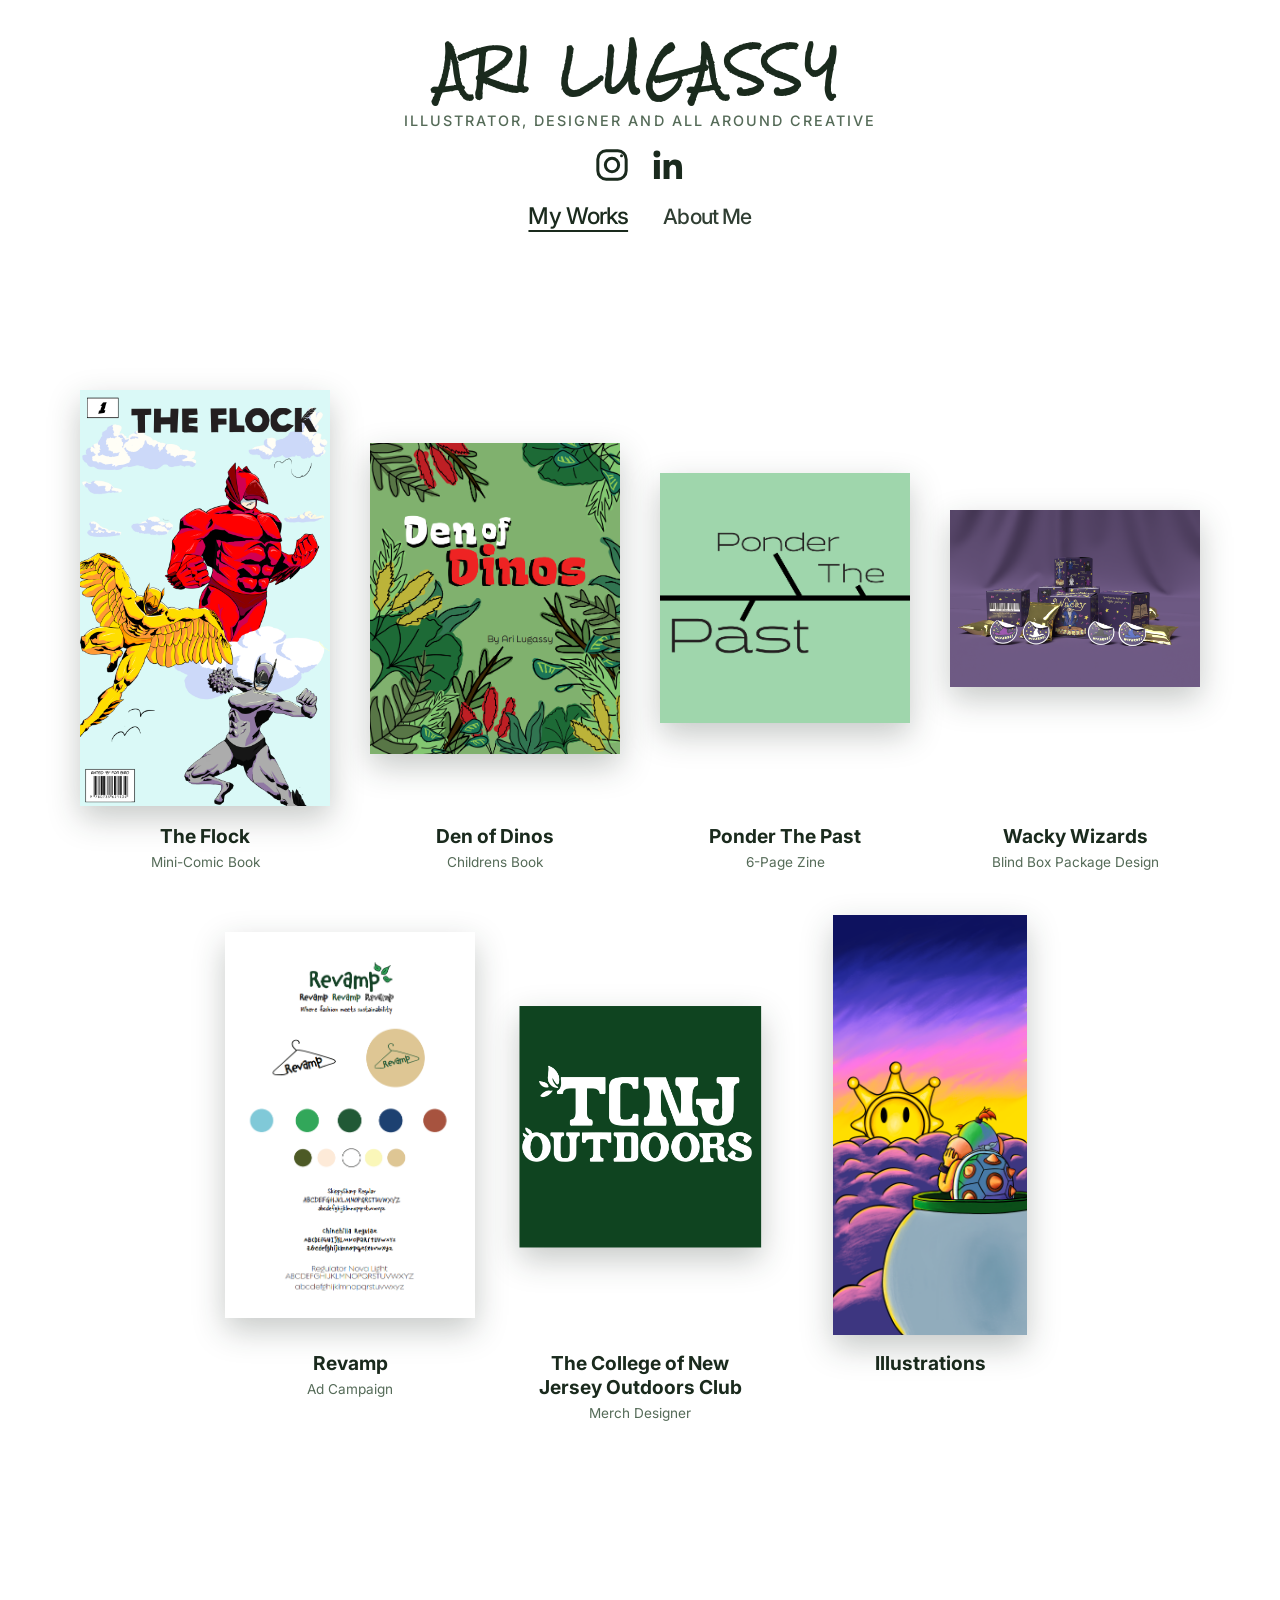
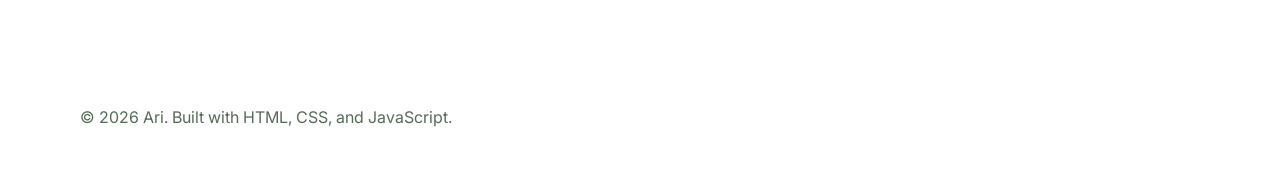
==== index.html @ 33f7a7a1 "initial" ====
<!DOCTYPE html>
<html lang="en">
<head>
  <meta charset="UTF-8" />
  <meta name="viewport" content="width=device-width, initial-scale=1.0" />
  <title>Ari Lugassy | Portfolio</title>
  <link rel="preconnect" href="https://fonts.googleapis.com">
  <link rel="preconnect" href="https://fonts.gstatic.com" crossorigin>
  <link href="https://fonts.googleapis.com/css2?family=Cormorant+Garamond:wght@500;600;700&family=Inter:wght@400;500;600;700&family=Cormorant+Infant:wght@400;500;600;700&family=Rock+Salt&display=swap" rel="stylesheet">
  <link rel="stylesheet" href="styles.css?v=2" />
</head>
<body>
  <main>
    <section class="hero" id="home">
      <div class="container hero-content">
        <h1 class="hero-heading">ARI LUGASSY</h1>
        <p class="hero-subtitle">Illustrator, Designer and All Around Creative</p>
        <div class="social-icons" aria-label="Social media">
          <span role="img" aria-label="Instagram">
            <svg viewBox="0 0 24 24" aria-hidden="true">
              <rect x="3.5" y="3.5" width="17" height="17" rx="5" />
              <circle cx="12" cy="12" r="4" />
              <circle cx="17.7" cy="6.5" r="0.9" class="social-icon-dot" />
            </svg>
          </span>
          <a href="https://www.linkedin.com/in/ari-lugassy-a45363339/" target="_blank" rel="noopener noreferrer" aria-label="LinkedIn">
            <svg viewBox="0 0 24 24" aria-hidden="true">
              <path d="M20.45 20.45h-3.55v-5.57c0-1.33-.03-3.04-1.85-3.04-1.85 0-2.14 1.44-2.14 2.94v5.67H9.36V9h3.41v1.56h.05c.47-.9 1.63-1.85 3.36-1.85 3.59 0 4.25 2.36 4.25 5.44v6.3zM5.34 7.43a2.06 2.06 0 1 1 0-4.12 2.06 2.06 0 0 1 0 4.12zM3.56 9h3.56v11.45H3.56z" />
            </svg>
          </a>
        </div>
        <div class="nav-labels" aria-label="Portfolio sections">
          <a href="#works" class="works-label is-active">My Works</a>
          <a href="about.html" class="about-label">About Me</a>
        </div>
      </div>
    </section>

    <section class="section section-alt" id="works">
      <div class="container">
        <div class="works-grid">
          <article class="work-slot" data-project="0">
            <button class="work-preview work-preview-flock" type="button" aria-label="Open project gallery for The Flock">
              <img src="Works/The Flock/FlockCoverImage.png" alt="The Flock cover preview" />
            </button>
            <div class="work-info">
              <h3>The Flock</h3>
              <p class="work-subtitle">Mini-Comic Book</p>
            </div>
          </article>
          <article class="work-slot" data-project="1">
            <button class="work-preview" type="button" aria-label="Open project gallery for Den of Dinos">
              <img src="Works/Den Of Dinos/DenOfDinosCoverImg.png" alt="Den of Dinos cover artwork" />
            </button>
            <div class="work-info">
              <h3>Den of Dinos</h3>
              <p class="work-subtitle">Childrens Book</p>
            </div>
          </article>
          <article class="work-slot" data-project="2">
            <button class="work-preview" type="button" aria-label="Open project gallery for Ponder The Past">
              <img src="Works/PonderThePast/PonderThePast-CoverImg.png" alt="Ponder The Past cover" />
            </button>
            <div class="work-info">
              <h3>Ponder The Past</h3>
              <p class="work-subtitle">6-Page Zine</p>
            </div>
          </article>
          <article class="work-slot" data-project="3">
            <button class="work-preview" type="button" aria-label="Open project gallery for Wacky Wizards">
              <img src="Works/WackyWizards/Box-ModelHIgh.png" alt="Wacky Wizards cover" />
            </button>
            <div class="work-info">
              <h3>Wacky Wizards</h3>
              <p class="work-subtitle">Blind Box Package Design</p>
            </div>
          </article>
          <article class="work-slot" data-project="4">
            <button class="work-preview" type="button" aria-label="Open project gallery for Revamp">
              <img src="Works/Revamp/RevampCoverimg.png" alt="Revamp cover" />
            </button>
            <div class="work-info">
              <h3>Revamp</h3>
              <p class="work-subtitle">Ad Campaign</p>
            </div>
          </article>
          <article class="work-slot" data-project="5">
            <button class="work-preview" type="button" aria-label="Open project gallery for The College of New Jersey Outdoors Club">
              <img src="Works/OutdoorsClub/tcnjoutdoors_green.png" alt="The College of New Jersey Outdoors Club cover" />
            </button>
            <div class="work-info">
              <h3>The College of New Jersey Outdoors Club</h3>
              <p class="work-subtitle">Merch Designer</p>
            </div>
          </article>
          <article class="work-slot" data-project="6">
            <button class="work-preview" type="button" aria-label="Open project gallery for Illustrations">
              <img src="Works/Illustrations/BowserJunior_Wallpeper.png" alt="Illustrations project cover" />
            </button>
            <div class="work-info">
              <h3>Illustrations</h3>
            </div>
          </article>
        </div>
      </div>
    </section>
  </main>

  <footer class="site-footer">
    <div class="container">
      <p>© 2026 Ari. Built with HTML, CSS, and JavaScript.</p>
    </div>
  </footer>

  <script src="script.js?v=3"></script>
</body>
</html>
---- styles.css ----
:root {
  color-scheme: light;
  --bg: #ffffff;
  --surface: #f7faf8;
  --surface-alt: #edf3ee;
  --text: #1a2a1d;
  --muted: #556b58;
  --accent: #2cba70;
  --accent-2: #1e8f51;
  --border: rgba(0, 0, 0, 0.08);
}

* {
  box-sizing: border-box;
}

html,
body {
  margin: 0;
  min-height: 100%;
  font-family: Inter, system-ui, -apple-system, BlinkMacSystemFont, "Segoe UI", sans-serif;
  background: #ffffff;
  color: var(--text);
}

img,
svg {
  max-width: 100%;
}

button,
a {
  font: inherit;
}

a {
  color: var(--accent);
  text-decoration: none;
}

.container {
  width: min(1120px, calc(100% - 2rem));
  margin: 0 auto;
}

.hero {
  padding: 3.2rem 0 4.5rem;
}

.hero-content {
  max-width: 1000px;
  margin: 0 auto;
  text-align: center;
}

.nav-labels {
  display: flex;
  justify-content: center;
  align-items: center;
  gap: 2.2rem;
  margin-top: 1.25rem;
}

.hero-subtitle {
  margin: 1.15rem auto 0;
  font-size: 0.9rem;
  line-height: 1.5;
  letter-spacing: 0.14em;
  text-transform: uppercase;
  color: var(--muted);
  font-weight: 500;
}

.social-icons {
  display: flex;
  justify-content: center;
  align-items: center;
  gap: 1rem;
  margin-top: 0.85rem;
  color: var(--text);
}

.social-icons span,
.social-icons a {
  display: inline-flex;
  color: inherit;
  text-decoration: none;
  transition: transform 0.25s ease, opacity 0.25s ease, color 0.25s ease, filter 0.25s ease;
}

.social-icons a:hover {
  opacity: 1;
  color: var(--accent-2);
  filter: drop-shadow(0 0 14px rgba(44, 186, 112, 0.55));
  transform: scale(1.04);
}

.social-icons svg {
  display: block;
  width: 2.5rem;
  height: 2.5rem;
}

.social-icons span:first-child svg,
.social-icons a:first-child svg {
  fill: none;
  stroke: currentColor;
  stroke-width: 1.8;
}

.social-icons .social-icon-dot {
  fill: currentColor;
  stroke: none;
}

.social-icons span:last-child svg,
.social-icons a:last-child svg {
  fill: currentColor;
}

h1 {
  font-size: clamp(2.6rem, 3.5vw, 4.5rem);
  line-height: 0.98;
  font-family: "Cormorant Infant", Georgia, serif;
  letter-spacing: 0.01em;
  text-transform: uppercase;
}

.nav-labels a {
  font-size: clamp(1rem, 1.65vw, 1.55rem);
  line-height: 1;
  letter-spacing: -0.04em;
  font-weight: 500;
  color: var(--text);
  text-decoration: none;
  transition: transform 0.25s ease, text-decoration-color 0.25s ease, font-size 0.25s ease, opacity 0.25s ease, color 0.25s ease, text-shadow 0.25s ease;
  opacity: 0.9;
}

.nav-labels a.is-active {
  text-decoration: underline;
  text-decoration-thickness: 1.5px;
  text-underline-offset: 0.28em;
  font-size: clamp(1.05rem, 1.8vw, 1.65rem);
  opacity: 1;
}

.nav-labels a:hover {
  opacity: 1;
  color: var(--accent-2);
  text-shadow: 0 0 14px rgba(44, 186, 112, 0.55);
  transform: scale(1.04);
}

.nav-labels a.about-label:hover {
  font-size: clamp(1.05rem, 1.8vw, 1.65rem);
}

.about-placeholder {
  min-height: 0;
}

.eyebrow {
  text-transform: uppercase;
  letter-spacing: 0.24em;
  color: var(--accent);
  font-size: 0.78rem;
  margin-bottom: 1rem;
}

h1,
h2,
h3 {
  margin: 0;
}

h1 {
  font-size: clamp(2.6rem, 3.5vw, 4.5rem);
  line-height: 0.98;
}

h1 span {
  color: var(--accent);
}

p {
  color: var(--muted);
  line-height: 1.75;
}

.button {
  display: inline-flex;
  align-items: center;
  justify-content: center;
  padding: 0.95rem 1.55rem;
  border-radius: 999px;
  background: linear-gradient(135deg, var(--accent), var(--accent-2));
  color: #ffffff;
  font-weight: 700;
  border: none;
  box-shadow: 0 18px 40px rgba(44, 186, 112, 0.18);
  margin-top: 1.75rem;
}


.button-secondary {
  background: rgba(255, 255, 255, 0.06);
  color: var(--text);
  border: 1px solid rgba(255, 255, 255, 0.08);
}

.section {
  padding: 5.5rem 0 4.5rem;
}

.section-alt {
  background: #ffffff;
}

.section-header {
  max-width: 720px;
  margin-bottom: 1.4rem;
}

.cards,
.project-list {
  display: grid;
  gap: 1.5rem;
}

.card,
.project-card {
  padding: 1.75rem;
  border: 1px solid var(--border);
  border-radius: 24px;
  background: rgba(255, 255, 255, 0.03);
}

.card h3,
.project-card h3 {
  margin-bottom: 0.95rem;
}

.works-grid {
  display: grid;
  grid-template-columns: repeat(4, minmax(0, 1fr));
  gap: 2.5rem;
}

@media (min-width: 1151px) {
  .works-grid {
    display: flex;
    flex-wrap: wrap;
    justify-content: center;
  }

  .works-grid > .work-slot {
    flex: 0 1 calc((100% - 7.5rem) / 4);
  }
}

@media (max-width: 1150px) {
  .works-grid {
    grid-template-columns: repeat(2, minmax(0, 1fr));
  }
}

@media (max-width: 720px) {
  .works-grid {
    grid-template-columns: minmax(0, 1fr);
    width: min(100%, 560px);
    margin-inline: auto;
    justify-items: center;
  }
}

.work-slot,
.work-slot * {
  box-shadow: none !important;
  text-shadow: none !important;
  filter: none !important;
}

.work-slot {
  min-width: 0;
  background: transparent !important;
  border: none !important;
  border-radius: 0 !important;
  overflow: visible;
  transition: transform 0.25s ease;
  box-shadow: none !important;
  transform: none !important;
}

.work-slot:hover {
  transform: scale(1.02) !important;
  border-color: var(--border) !important;
}

.work-preview {
  aspect-ratio: 16 / 10;
  background: transparent;
  display: flex;
  align-items: center;
  justify-content: center;
  border: none;
  border-bottom: none;
  outline: none;
  appearance: none;
  -webkit-appearance: none;
  position: relative;
  padding: 0;
  transition: transform 0.25s ease, box-shadow 0.25s ease;
  transform-origin: center;
}

.work-slot:hover .work-preview {
  transform: scale(1.02);
}

.slot-placeholder {
  font-size: 0.9rem;
  font-weight: 500;
  color: var(--muted);
}

.work-slot-placeholder {
  cursor: default;
}

.work-slot-placeholder:hover {
  transform: none !important;
}

.placeholder-preview,
.work-slot-placeholder:hover .work-preview {
  transform: none !important;
}

.placeholder-preview {
  border: 1px dashed rgba(26, 42, 29, 0.2);
  background: var(--surface);
  color: var(--muted);
  font-size: 0.9rem;
}

.work-info {
  padding: 1rem 0.5rem 0;
  text-align: center;
}

.work-info h3 {
  margin: 0;
  font-size: 1.2rem;
}

.work-info p {
  display: none;
  margin: 0;
  font-size: 0.95rem;
  color: var(--muted);
}

.work-info .work-subtitle {
  display: block;
  margin-top: 0.2rem;
  font-size: 0.85rem;
}

.hero-heading {
  font-family: 'Rock Salt', cursive;
  font-weight: 600;
  letter-spacing: 0.12em;
  font-size: clamp(1.75rem, 4vw, 2.75rem);
  margin: 0;
  line-height: 0.92;
  color: var(--text);
  white-space: nowrap;
}

.contact-section {
  display: flex;
  align-items: flex-start;
  justify-content: space-between;
  gap: 2rem;
}

.site-footer {
  margin-top: 10rem;
  padding: 1.75rem 0;
  border-top: 1px solid rgba(255, 255, 255, 0.04);
}

.project-page {
  min-height: 100vh;
  background: #ffffff;
}

.project-page .hero {
  padding: 2rem 0 2.5rem;
}

.project-page .hero-heading {
  font-size: 2.5rem;
}

.project-page .hero-subtitle {
  margin-top: 0.65rem;
  font-size: 0.68rem;
}

.project-page .nav-labels {
  gap: 1.75rem;
  margin-top: 1.25rem;
}

.project-page .nav-labels a,
.project-page .nav-labels a.is-active,
.project-page .nav-labels a.about-label:hover {
  font-size: 1.15rem;
}

.project-shell {
  min-height: 100vh;
  display: flex;
  align-items: flex-start;
  justify-content: center;
  padding: 0 1rem 2rem;
  background: #ffffff;
}

.project-window {
  width: min(100%, 1500px);
  margin: 0 auto;
  background: #ffffff;
}

.project-caption {
  color: var(--accent);
  font-size: 0.72rem;
  font-weight: 700;
  letter-spacing: 0.18em;
  text-transform: uppercase;
}

.project-info {
  width: 100%;
  margin-top: 0;
  margin-bottom: 1.5rem;
  text-align: center;
}

.project-kicker {
  margin: 0 0 0.7rem;
  color: var(--accent);
  font-size: 0.72rem;
  font-weight: 700;
  letter-spacing: 0.18em;
  text-transform: uppercase;
}

.project-info h1 {
  margin: 0 auto 0.7rem auto;
  font-size: clamp(2.35rem, 5vw, 4.1rem);
  line-height: 0.96;
  letter-spacing: -0.04em;
  text-align: center;
}

.project-info p {
  margin: 0 auto;
  color: var(--muted);
  font-size: 0.95rem;
  line-height: 1.7;
  letter-spacing: 0.04em;
  text-transform: none;
  text-align: center;
}

.project-info .project-team-credit {
  margin-top: 0.4rem;
  font-size: 0.9rem;
}

.project-subtext {
  margin: 0.75rem auto 1.4rem auto;
  color: var(--muted);
  font-size: 1rem;
  line-height: 1.7;
  letter-spacing: 0.02em;
  text-align: center;
  max-width: 760px;
}

.gallery-panel,
.gallery-panel * {
  box-shadow: none !important;
  text-shadow: none !important;
  filter: none !important;
}

.gallery-panel {
  position: relative;
  z-index: 1;
  width: min(100%, 1500px);
  margin: 0 auto;
  display: flex !important;
  flex-direction: column !important;
  align-items: flex-start;
  gap: 1rem;
  background: transparent !important;
  background-color: transparent !important;
  background-image: none !important;
  border-radius: 0;
  padding: 0 0 1.5rem;
  box-shadow: none !important;
  border: none;
  transform: none !important;
}

.project-image-list {
  display: grid;
  gap: 1.1rem;
  width: 100%;
}

.project-image-list-two-column {
  grid-template-columns: repeat(2, minmax(0, 1fr));
}

@media (max-width: 720px) {
  .project-image-list-two-column {
    grid-template-columns: 1fr;
  }
}

.project-image-card {
  margin: 0;
  overflow: hidden;
  border-radius: 20px;
  border: none;
  background: #f8faf8;
  box-shadow: 0 18px 40px rgba(17, 28, 20, 0.04);
}

.project-embed-card {
  background: linear-gradient(180deg, rgba(246, 249, 247, 0.9), rgba(255, 255, 255, 1));
  border: 1px solid rgba(0, 0, 0, 0.06);
}

.project-image-card iframe {
  display: block;
  width: 100%;
  height: 760px;
  border: 0;
  background: #ffffff;
}

.project-embed-large iframe {
  height: 760px;
}

.project-image-card img {
  display: block;
  width: 100%;
  max-height: 72vh;
  object-fit: contain;
  background: #ffffff;
  cursor: zoom-in;
}

.project-image-card img:focus-visible {
  outline: 3px solid var(--accent-2);
  outline-offset: 3px;
}

.project-lightbox {
  position: fixed;
  width: min(92vw, 1300px);
  max-width: none;
  max-height: 92vh;
  padding: 3.5rem 1rem 1rem;
  overflow: visible;
  border: 0;
  background: transparent;
}

.project-lightbox::backdrop {
  background: rgba(12, 17, 14, 0.82);
}

.project-lightbox img {
  display: block;
  width: auto;
  height: auto;
  max-width: 100%;
  max-height: calc(92vh - 4.5rem);
  margin: auto;
  object-fit: contain;
  box-shadow: 0 20px 60px rgba(0, 0, 0, 0.35);
}

.project-lightbox-close {
  position: absolute;
  top: 0.5rem;
  right: 0.5rem;
  display: inline-flex;
  align-items: center;
  justify-content: center;
  width: 44px;
  height: 44px;
  padding: 0;
  border: 1px solid rgba(255, 255, 255, 0.55);
  border-radius: 4px;
  color: #ffffff;
  background: rgba(0, 0, 0, 0.25);
  font-size: 1.6rem;
  cursor: pointer;
}

.project-lightbox-close:focus-visible {
  outline: 2px solid #ffffff;
  outline-offset: 3px;
}

.project-image-card-compact {
  width: min(100%, 560px);
  margin-inline: auto;
  border: 1px solid rgba(26, 42, 29, 0.18);
  box-shadow: 0 10px 28px rgba(0, 0, 0, 0.3) !important;
}

.project-image-card-compact img {
  max-height: 50vh;
}

.project-image-section {
  grid-column: 1 / -1;
  width: 100%;
  margin-top: 4rem;
}

.project-image-section h2 {
  margin: 0 0 1.75rem;
  text-align: center;
  font-family: "Cormorant Garamond", Georgia, serif;
  font-size: 2rem;
}

.project-poster-grid {
  display: grid;
  grid-template-columns: repeat(3, minmax(0, 1fr));
  align-items: start;
  gap: clamp(0.35rem, 1.5vw, 1.5rem);
}

.poster-carousel-controls {
  display: none;
}

.project-poster-card {
  overflow: visible;
  border: 0;
  border-radius: 0;
  background: transparent;
}

.project-poster-card img {
  width: 100%;
  height: auto;
  max-height: none;
  object-fit: contain;
}

.project-image-section-always-carousel .poster-carousel {
  position: relative;
  width: min(100%, 560px, 72vh);
  aspect-ratio: 1;
  margin-inline: auto;
  overflow: hidden;
  touch-action: pan-y;
  box-shadow: 0 12px 26px rgba(17, 28, 20, 0.24) !important;
}

.project-image-section-always-carousel {
  display: grid;
  grid-template-columns: repeat(3, minmax(0, 1fr));
  align-items: start;
  column-gap: clamp(1rem, 4vw, 3rem);
}

.project-image-section-always-carousel > h2 {
  grid-column: 1 / -1;
}

.instagram-carousel-column {
  min-width: 0;
}

.project-image-section-always-carousel .project-poster-grid {
  display: block;
  width: 100%;
  height: 100%;
}

.project-image-section-always-carousel .project-poster-card,
.project-image-section-always-carousel .poster-carousel-slide {
  width: 100%;
  height: 100%;
}

.project-image-section-always-carousel .poster-carousel-slide {
  display: none;
}

.project-image-section-always-carousel .poster-carousel-slide.is-active,
.project-image-section-always-carousel .poster-carousel-slide.is-leaving,
.project-image-section-always-carousel .poster-carousel-slide.is-entering {
  display: block;
}

.project-image-section-always-carousel .project-poster-card img {
  width: 100%;
  height: 100%;
  max-height: none;
  object-fit: contain;
}

.project-image-section-always-carousel .poster-carousel-controls {
  display: flex;
  align-items: center;
  justify-content: center;
  gap: 1.5rem;
  width: min(100%, 560px, 72vh);
  margin: 1rem auto 0;
}

.project-image-section-always-carousel .poster-carousel-arrow {
  display: inline-flex;
  align-items: center;
  justify-content: center;
  width: 44px;
  height: 44px;
  padding: 0;
  color: var(--text);
  background: #ffffff;
  border: 1px solid var(--border);
  border-radius: 4px;
  font-size: 1.25rem;
  cursor: pointer;
}

.project-image-section-always-carousel .poster-carousel-arrow:focus-visible {
  outline: 2px solid var(--accent-2);
  outline-offset: 3px;
}

.poster-carousel-arrow {
  transition: transform 0.25s ease, color 0.25s ease, background-color 0.25s ease, border-color 0.25s ease, box-shadow 0.25s ease, text-shadow 0.25s ease;
}

.poster-carousel-arrow:hover {
  color: var(--accent-2);
  background: rgba(44, 186, 112, 0.12);
  border-color: var(--accent-2);
  text-shadow: 0 0 14px rgba(44, 186, 112, 0.55);
  transform: translateY(-2px) scale(1.06);
  box-shadow: 0 5px 14px rgba(44, 186, 112, 0.2);
}

.gallery-panel .poster-carousel-arrow:hover {
  text-shadow: 0 0 14px rgba(44, 186, 112, 0.55) !important;
  box-shadow: 0 5px 14px rgba(44, 186, 112, 0.2) !important;
}

.poster-carousel-arrow:active {
  transform: scale(0.96);
}

.project-image-section-always-carousel .poster-carousel-status {
  min-width: 3.5rem;
  color: var(--muted);
  font-size: 0.9rem;
  text-align: center;
}

.project-image-section-always-carousel .poster-carousel-slide.is-leaving {
  position: relative;
}

.project-image-section-always-carousel .poster-carousel-slide.is-entering {
  z-index: 1;
}

.project-image-section-always-carousel .poster-carousel-slide.move-next.is-entering {
  animation: instagram-slide-enter-from-right 0.32s cubic-bezier(0.22, 0.68, 0, 1) both;
}

.project-image-section-always-carousel .poster-carousel-slide.move-next.is-leaving {
  animation: instagram-slide-exit-to-left 0.32s cubic-bezier(0.22, 0.68, 0, 1) both;
}

.project-image-section-always-carousel .poster-carousel-slide.move-previous.is-entering {
  animation: instagram-slide-enter-from-left 0.32s cubic-bezier(0.22, 0.68, 0, 1) both;
}

.project-image-section-always-carousel .poster-carousel-slide.move-previous.is-leaving {
  animation: instagram-slide-exit-to-right 0.32s cubic-bezier(0.22, 0.68, 0, 1) both;
}

@keyframes instagram-slide-enter-from-right {
  from { transform: translateX(100%); }
  to { transform: translateX(0); }
}

@keyframes instagram-slide-exit-to-left {
  from { transform: translateX(0); }
  to { transform: translateX(-100%); }
}

@keyframes instagram-slide-enter-from-left {
  from { transform: translateX(-100%); }
  to { transform: translateX(0); }
}

@keyframes instagram-slide-exit-to-right {
  from { transform: translateX(0); }
  to { transform: translateX(100%); }
}

@media (min-width: 721px) {
  .project-poster-card img {
    box-shadow: 0 4px 14px rgba(26, 42, 29, 0.16) !important;
  }

  .project-image-section-hats .project-poster-grid {
    gap: clamp(2rem, 5vw, 3.75rem);
  }

  .project-image-section-hats .project-poster-card img {
    width: 110%;
    max-width: none;
    margin-inline: -5%;
  }
}

.project-recommendations {
  width: 100%;
  margin: 8rem auto 2rem;
  padding: 0 1.4rem;
}

.project-recommendations h2 {
  margin: 0 0 2rem;
  text-align: center;
  font-family: "Cormorant Garamond", Georgia, serif;
  font-size: 2rem;
}

.recommendation-grid {
  display: flex;
  align-items: flex-start;
  justify-content: space-between;
  gap: 2.5rem;
}

.recommendation-card {
  min-width: 0;
  flex: 0 1 auto;
}

.recommendation-link {
  display: block;
  width: fit-content;
  max-width: 100%;
  margin: 0 auto;
  color: var(--text);
  text-decoration: none;
}

.recommendation-link:focus-visible {
  outline: 2px solid var(--accent-2);
  outline-offset: 4px;
}

.recommendation-preview {
  display: flex;
  align-items: center;
  justify-content: center;
  width: fit-content;
  max-width: min(30vw, 453px);
  height: 320px;
  margin: 0 auto;
}

.recommendation-preview img {
  display: block;
  width: auto;
  height: 100%;
  max-width: 100%;
  object-fit: contain;
  transition: transform 0.2s ease;
}

.recommendation-preview-placeholder {
  width: min(100%, 280px);
  padding: 1.5rem;
  border: 1px dashed rgba(26, 42, 29, 0.2);
  background: var(--surface);
  color: var(--muted);
  text-align: center;
}

.recommendation-link:hover .recommendation-preview img {
  transform: scale(1.02);
}

.recommendation-link h3 {
  padding: 0.9rem 0.3rem 0;
  text-align: center;
  font-size: 1.1rem;
}

.recommendation-link:hover h3 {
  color: var(--accent-2);
}

@media (max-width: 1150px) {
  .recommendation-grid {
    display: grid;
    grid-template-columns: repeat(2, minmax(0, 1fr));
  }

  .recommendation-link,
  .recommendation-preview {
    width: 100%;
    max-width: none;
  }

  .recommendation-preview img {
    width: 100%;
  }
}

@media (min-width: 721px) and (max-width: 1150px) {
  .recommendation-card:last-child:nth-child(odd) {
    grid-column: 1 / -1;
    width: calc((100% - 2.5rem) / 2);
    justify-self: center;
  }
}

@media (max-width: 720px) {
  .project-image-section-always-carousel {
    grid-template-columns: minmax(0, 1fr);
  }

  .project-image-section-always-carousel .instagram-carousel-column + .instagram-carousel-column {
    margin-top: 2rem;
  }

  .gallery-panel {
    padding: 1.1rem 0.9rem 1rem;
  }

  .project-recommendations {
    margin-top: 5rem;
    padding: 0 0.9rem;
  }

  .recommendation-grid {
    grid-template-columns: minmax(0, 1fr);
    width: min(100%, 560px);
    margin-inline: auto;
  }

  .recommendation-preview {
    height: min(320px, calc(100vw - 2rem));
  }

  .project-poster-grid {
    display: block;
    width: min(100%, 560px);
    margin-inline: auto;
  }

  .poster-carousel {
    position: relative;
    width: min(84%, 35vh, 450px);
    margin-inline: auto;
    overflow: hidden;
    touch-action: pan-y;
    box-shadow: 0 4px 14px rgba(26, 42, 29, 0.16) !important;
  }

  .project-image-section-hats .poster-carousel,
  .project-image-section-hats .poster-carousel-controls {
    width: min(92.4%, 38.5vh, 495px);
  }

  .poster-carousel-slide {
    display: none;
    width: 100%;
  }

  .poster-carousel-slide.is-active {
    display: block;
  }

  .poster-carousel-slide.is-leaving,
  .poster-carousel-slide.is-entering {
    display: block;
  }

  .poster-carousel-slide.is-leaving {
    position: relative;
  }

  .poster-carousel-slide.is-entering {
    z-index: 1;
  }

  .poster-carousel-slide.move-next.is-entering {
    animation: poster-enter-from-right 0.32s cubic-bezier(0.22, 0.68, 0, 1) both;
  }

  .poster-carousel-slide.move-next.is-leaving {
    animation: poster-exit-to-left 0.32s cubic-bezier(0.22, 0.68, 0, 1) both;
  }

  .poster-carousel-slide.move-previous.is-entering {
    animation: poster-enter-from-left 0.32s cubic-bezier(0.22, 0.68, 0, 1) both;
  }

  .poster-carousel-slide.move-previous.is-leaving {
    animation: poster-exit-to-right 0.32s cubic-bezier(0.22, 0.68, 0, 1) both;
  }

  @keyframes poster-enter-from-right {
    from { transform: translateX(100%); }
    to { transform: translateX(0); }
  }

  @keyframes poster-exit-to-left {
    from { transform: translateX(0); }
    to { transform: translateX(-100%); }
  }

  @keyframes poster-enter-from-left {
    from { transform: translateX(-100%); }
    to { transform: translateX(0); }
  }

  @keyframes poster-exit-to-right {
    from { transform: translateX(0); }
    to { transform: translateX(100%); }
  }

  .poster-carousel-controls {
    display: flex;
    align-items: center;
    justify-content: center;
    gap: 1.5rem;
    width: min(84%, 35vh, 450px);
    margin: 1rem auto 0;
  }

  .poster-carousel-arrow {
    display: inline-flex;
    align-items: center;
    justify-content: center;
    width: 44px;
    height: 44px;
    padding: 0;
    color: var(--text);
    background: #ffffff;
    border: 1px solid var(--border);
    border-radius: 4px;
    font-size: 1.25rem;
    cursor: pointer;
  }

  .poster-carousel-arrow:focus-visible {
    outline: 2px solid var(--accent-2);
    outline-offset: 3px;
  }

  .poster-carousel-status {
    min-width: 3.5rem;
    color: var(--muted);
    font-size: 0.9rem;
    text-align: center;
  }

  .project-meta {
    grid-template-columns: 1fr;
  }

  .project-image-card iframe {
    height: 540px;
  }

  .project-embed-large iframe {
    height: 620px;
  }
}

@media (max-width: 840px) {
  .contact-section {
    flex-direction: column;
    align-items: stretch;
  }
}

@media (max-width: 720px) {
  .hero-heading {
    font-size: clamp(1.05rem, 7vw, 1.75rem);
  }

  .hero-subtitle {
    font-size: 0.65rem;
  }

  .project-page .hero-heading {
    font-size: 2.3rem;
  }

  .nav-labels {
    flex-direction: column;
    gap: 0.8rem;
    margin-top: 1.5rem;
  }

  .project-page .nav-labels {
    gap: 0.8rem;
    margin-top: 1rem;
  }

  .header-inner {
    flex-wrap: wrap;
  }

  .nav-toggle {
    display: flex;
  }

  .site-nav {
    width: 100%;
    flex-direction: column;
    align-items: start;
    gap: 1rem;
    margin-top: 1rem;
    display: none;
  }

  .site-nav.active {
    display: flex;
  }

  .cards,
  .project-list {
    grid-template-columns: 1fr;
  }

  .gallery-panel {
    width: min(100%, 720px);
  }

  .gallery-stage img {
    width: min(90vw, 720px);
    max-height: 64vh;
  }

  .gallery-thumb {
    width: 64px;
    height: 64px;
  }
}

@media (min-width: 481px) and (max-width: 720px) {
  .nav-labels {
    flex-direction: row;
    gap: 1.5rem;
  }
}

.work-slot {
  cursor: pointer;
}

.work-slot-placeholder {
  cursor: default;
}

.work-preview {
  width: 100%;
  padding: 0;
  border: none;
  background: transparent;
  cursor: pointer;
  height: 420px;
}

.placeholder-preview {
  cursor: default;
}

.cover-art {
  width: 100%;
  height: 100%;
  min-height: 240px;
  display: flex;
  align-items: center;
  justify-content: center;
  overflow: hidden;
}

.work-preview object,
.work-preview embed {
  width: 100%;
  height: 100%;
  min-height: 240px;
  display: block;
  border: none;
  background: #ffffff;
}

.cover-flock {
  background:
    radial-gradient(circle at 20% 20%, rgba(255,255,255,0.35), transparent 18%),
    linear-gradient(135deg, #e9f4ec 0%, #bedfc6 32%, #7bbf8e 100%);
  position: relative;
}

.cover-flock::before,
.cover-flock::after {
  content: "";
  position: absolute;
  width: 120px;
  height: 120px;
  border-radius: 50% 50% 45% 55%;
  background: rgba(20, 75, 48, 0.16);
  top: 18%;
}

.cover-flock::before {
  left: 18%;
  transform: rotate(-22deg);
}

.cover-flock::after {
  right: 18%;
  transform: rotate(22deg);
}

.cover-flock span {
  position: relative;
  z-index: 1;
  font-family: 'Grenze', serif;
  font-size: clamp(2.2rem, 4vw, 3.2rem);
  letter-spacing: 0.12em;
  color: #173d2d;
  text-transform: uppercase;
  text-align: center;
}

.work-preview img {
  width: 100%;
  height: 100%;
  object-fit: contain;
  display: block;
  border: none;
  outline: none;
  background: transparent;
}

.work-preview img {
  filter: drop-shadow(0 12px 16px rgba(17, 28, 20, 0.24)) !important;
}

.work-slot:hover .work-preview img {
  transform: scale(1.02);
}

@media (max-width: 720px) {
  .work-preview {
    height: min(420px, calc(100vw - 2rem));
  }
}

.gallery-panel {
  display: flex;
  flex-direction: column;
  align-items: center;
  gap: 1rem;
  width: min(100%, 980px);
}

.gallery-stage {
  width: 100%;
  background: rgba(255, 255, 255, 0.95);
  border-radius: 24px;
  padding: 1rem;
  box-shadow: 0 30px 90px rgba(0, 0, 0, 0.35);
}

.gallery-stage img {
  width: min(82vw, 860px);
  max-height: 72vh;
  object-fit: contain;
  border-radius: 16px;
  display: block;
  margin: 0 auto;
}

.gallery-reel {
  display: flex;
  justify-content: center;
  flex-wrap: wrap;
  gap: 0.75rem;
  width: 100%;
}

.gallery-thumb {
  width: 76px;
  height: 76px;
  padding: 0;
  border: 2px solid transparent;
  border-radius: 12px;
  overflow: hidden;
  background: rgba(255, 255, 255, 0.9);
  cursor: pointer;
  box-shadow: 0 10px 24px rgba(0, 0, 0, 0.16);
}

.gallery-thumb img {
  width: 100%;
  height: 100%;
  object-fit: cover;
  display: block;
}

.gallery-thumb.active {
  border-color: var(--accent);
  transform: translateY(-2px);
}

.gallery-close {
  position: absolute;
  top: -0.75rem;
  right: -0.75rem;
  border: none;
  background: rgba(255, 255, 255, 0.95);
  color: var(--text);
  width: 48px;
  height: 48px;
  border-radius: 999px;
  cursor: pointer;
  font-size: 1.4rem;
  box-shadow: 0 8px 24px rgba(0, 0, 0, 0.2);
  z-index: 2;
}

@media (max-width: 720px) {
  .gallery-stage img {
    width: min(90vw, 720px);
    max-height: 64vh;
  }

  .gallery-thumb {
    width: 64px;
    height: 64px;
  }
}

.gallery-modal {
  position: fixed;
  inset: 0;
  display: none;
  align-items: center;
  justify-content: center;
  z-index: 40;
  padding: 1.5rem;
}

.gallery-modal.open {
  display: flex;
}

.gallery-backdrop {
  position: absolute;
  inset: 0;
  background: rgba(5, 10, 14, 0.8);
  backdrop-filter: blur(8px);
}

.gallery-panel {
  position: relative;
  z-index: 1;
  width: min(100%, 980px);
  display: grid;
  grid-template-columns: auto 1fr auto;
  align-items: center;
  gap: 1rem;
}

.gallery-stage {
  background: rgba(255, 255, 255, 0.95);
  border-radius: 24px;
  padding: 1rem;
  box-shadow: 0 30px 90px rgba(0, 0, 0, 0.35);
}

.gallery-stage img {
  width: min(82vw, 860px);
  max-height: 78vh;
  object-fit: contain;
  border-radius: 16px;
  display: block;
}

.gallery-close,
.gallery-nav {
  border: none;
  background: rgba(255, 255, 255, 0.9);
  color: var(--text);
  width: 48px;
  height: 48px;
  border-radius: 999px;
  cursor: pointer;
  font-size: 1.4rem;
  box-shadow: 0 8px 24px rgba(0, 0, 0, 0.2);
}

.gallery-close {
  position: absolute;
  top: -0.75rem;
  right: -0.75rem;
  z-index: 2;
}

.gallery-nav {
  font-size: 1.2rem;
}

@media (max-width: 720px) {
  .gallery-panel {
    grid-template-columns: 1fr;
  }

  .gallery-nav-prev,
  .gallery-nav-next {
    position: absolute;
    bottom: 1rem;
  }

  .gallery-nav-prev {
    left: 1rem;
  }

  .gallery-nav-next {
    right: 1rem;
  }

  .gallery-stage img {
    width: min(90vw, 720px);
    max-height: 70vh;
  }
}
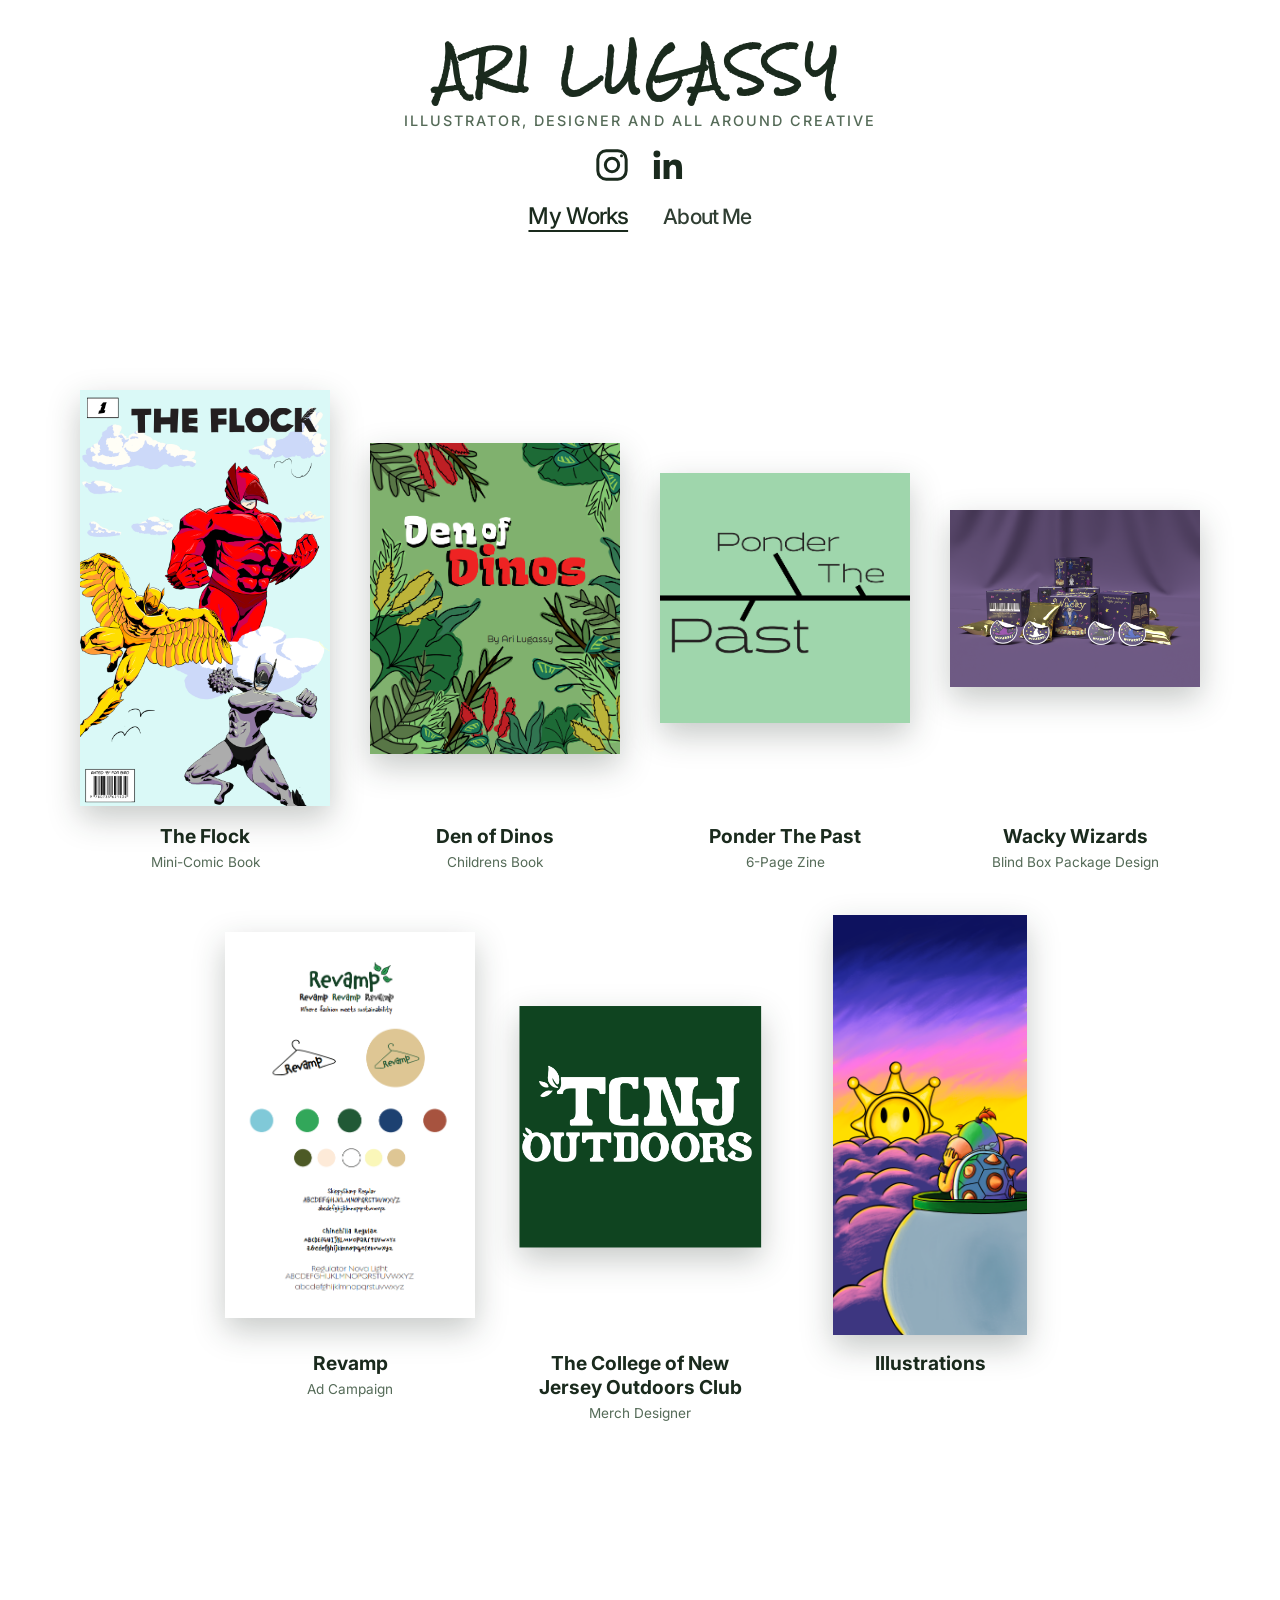
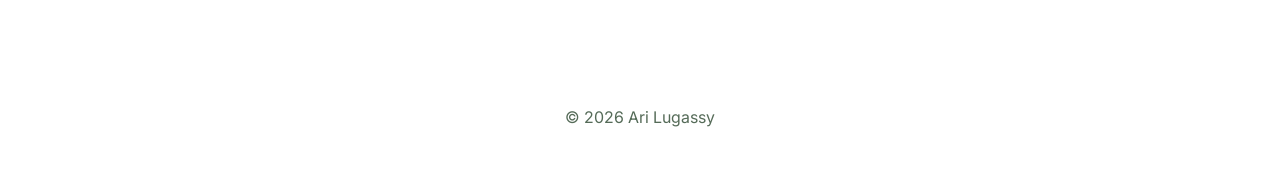
==== commit 1345c1a9: "finished about me about me is done i think its all done. we've done well. Thank you Jarvis" ====
--- a/index.html
+++ b/index.html
@@ -16,13 +16,13 @@
         <h1 class="hero-heading">ARI LUGASSY</h1>
         <p class="hero-subtitle">Illustrator, Designer and All Around Creative</p>
         <div class="social-icons" aria-label="Social media">
-          <span role="img" aria-label="Instagram">
+          <a href="https://www.instagram.com/re_art5000?stkn=dDQ0amU3bGFodW8w&utm_source=qr" target="_blank" rel="noopener noreferrer" aria-label="Instagram">
             <svg viewBox="0 0 24 24" aria-hidden="true">
               <rect x="3.5" y="3.5" width="17" height="17" rx="5" />
               <circle cx="12" cy="12" r="4" />
               <circle cx="17.7" cy="6.5" r="0.9" class="social-icon-dot" />
             </svg>
-          </span>
+          </a>
           <a href="https://www.linkedin.com/in/ari-lugassy-a45363339/" target="_blank" rel="noopener noreferrer" aria-label="LinkedIn">
             <svg viewBox="0 0 24 24" aria-hidden="true">
               <path d="M20.45 20.45h-3.55v-5.57c0-1.33-.03-3.04-1.85-3.04-1.85 0-2.14 1.44-2.14 2.94v5.67H9.36V9h3.41v1.56h.05c.47-.9 1.63-1.85 3.36-1.85 3.59 0 4.25 2.36 4.25 5.44v6.3zM5.34 7.43a2.06 2.06 0 1 1 0-4.12 2.06 2.06 0 0 1 0 4.12zM3.56 9h3.56v11.45H3.56z" />
@@ -108,7 +108,7 @@
 
   <footer class="site-footer">
     <div class="container">
-      <p>© 2026 Ari. Built with HTML, CSS, and JavaScript.</p>
+      <p>© 2026 Ari Lugassy</p>
     </div>
   </footer>
 
--- a/styles.css
+++ b/styles.css
@@ -389,6 +389,7 @@
   margin-top: 10rem;
   padding: 1.75rem 0;
   border-top: 1px solid rgba(255, 255, 255, 0.04);
+  text-align: center;
 }
 
 .project-page {
@@ -1466,4 +1467,69 @@
     width: min(90vw, 720px);
     max-height: 70vh;
   }
+}
+
+/* About Page Custom Styles */
+.about-content {
+  max-width: 720px;
+  margin: 0 auto;
+  padding: 0 1rem;
+}
+
+.about-greeting {
+  font-family: Inter, system-ui, -apple-system, BlinkMacSystemFont, "Segoe UI", sans-serif;
+  font-size: clamp(2.5rem, 6vw, 4.5rem);
+  font-weight: 300;
+  color: var(--muted);
+  line-height: 1.1;
+  margin: 0 0 3.5rem;
+  letter-spacing: -0.03em;
+  text-align: center;
+}
+
+.about-greeting .large-ari {
+  font-family: 'Rock Salt', cursive;
+  font-size: clamp(3.2rem, 9vw, 6.2rem);
+  font-weight: 600;
+  color: var(--accent);
+  display: inline-block;
+  margin-left: 1.25rem;
+  letter-spacing: 0.02em;
+  vertical-align: 0.35em;
+}
+
+.about-text {
+  font-family: Inter, system-ui, sans-serif;
+  font-size: clamp(1.05rem, 2vw, 1.25rem);
+  line-height: 1.8;
+  color: var(--muted);
+  font-weight: 400;
+  margin: 0 0 1.5rem;
+}
+
+.about-text:last-child {
+  margin-bottom: 0;
+}
+
+.about-cta {
+  font-family: Inter, system-ui, sans-serif;
+  font-size: clamp(0.85rem, 1.5vw, 1rem);
+  line-height: 1.6;
+  color: var(--muted);
+  margin-top: 3.5rem;
+  border-top: 1px solid var(--border);
+  padding-top: 2rem;
+  text-align: center;
+}
+
+.about-cta a {
+  color: var(--accent-2);
+  font-weight: 500;
+  border-bottom: 1px solid transparent;
+  transition: border-color 0.2s ease, color 0.2s ease;
+}
+
+.about-cta a:hover {
+  color: var(--accent);
+  border-bottom-color: var(--accent);
 }
